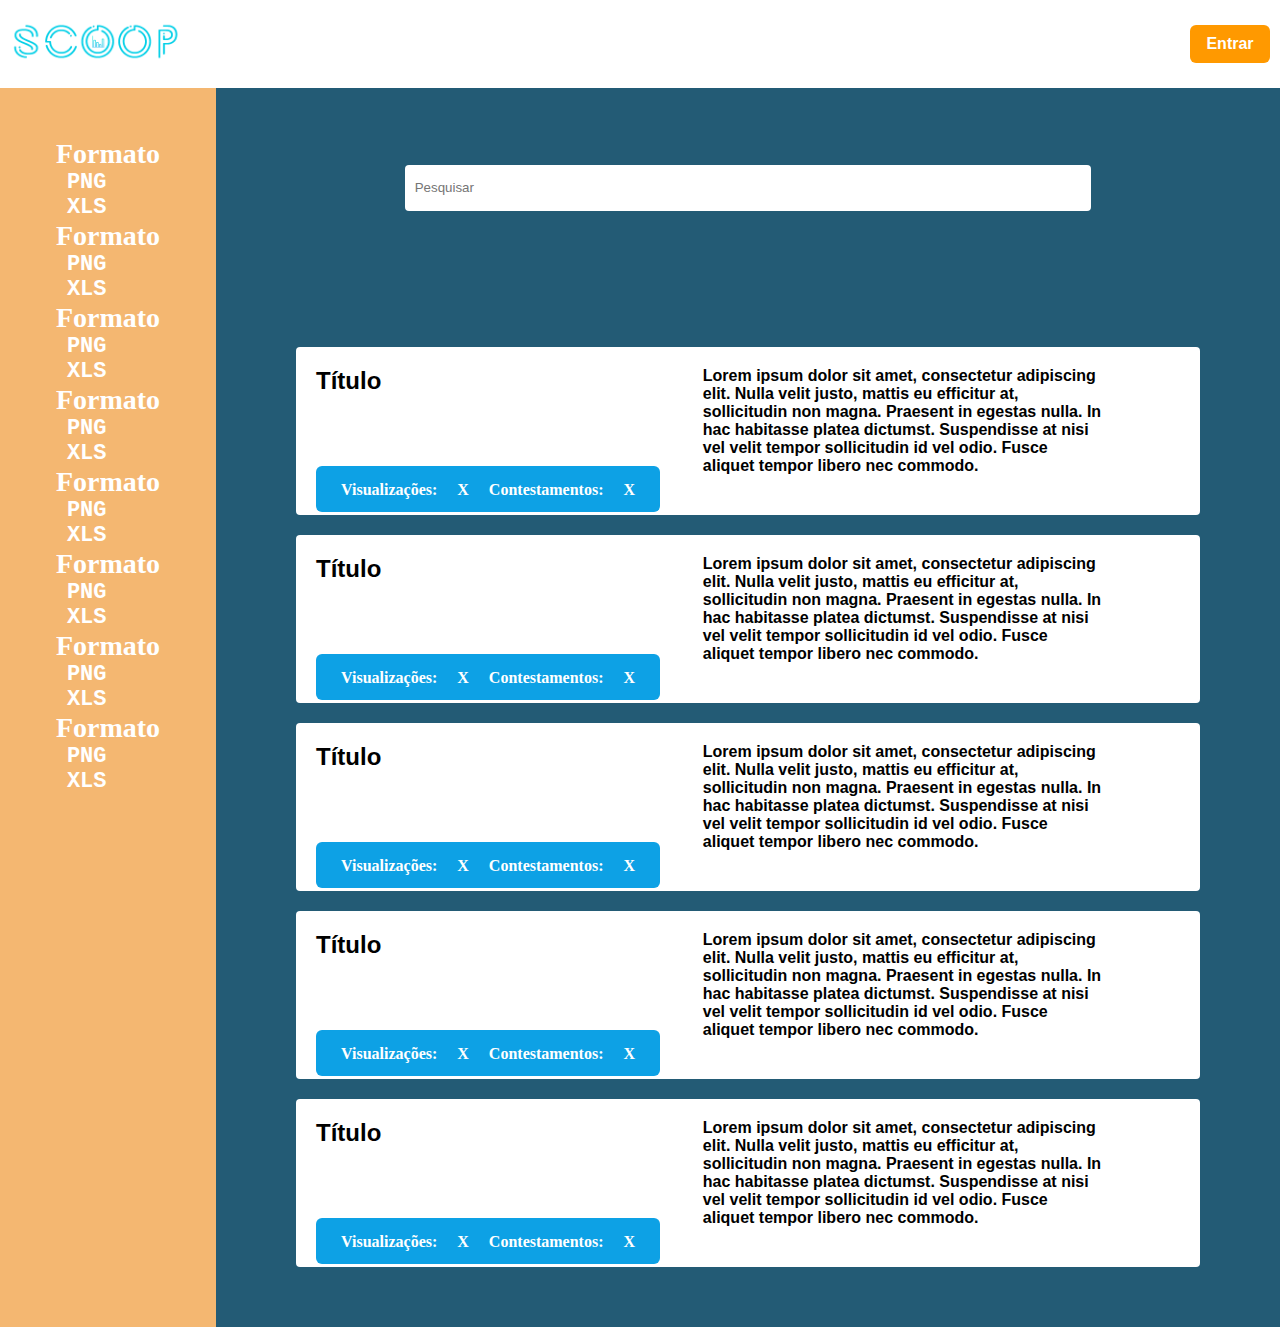
==== Página2.html @ 3b0fbb81 "second commit" ====
<!DOCTYPE html>
<html lang="en">
  <head>
    <title>SCOOP | Dados</title>
    <meta charset="UTF-8" />
    <meta name="viewport" content="width=device-width, initial-scale=1" />
    <link href="./styles.css" rel="stylesheet" />
  </head>
  <body>
    <nav class="Nav">
      <a href="./index.html"><img class="logo" src="./logo.png" alt="logo"/></a>
      <div class="category-container"></div>
      <div class="sign-container">
        <button class="login" onclick="redirect()">Entrar</button>
      </div>
    </nav>
    <div class="father">
      <div class="filters">
        <div class="filter-card">
          <p>Formato</p>
          <p class="filter-name">PNG</p>
          <p class="filter-name">XLS</p>
        </div>
        <div class="filter-card">
          <p>Formato</p>
          <p class="filter-name">PNG</p>
          <p class="filter-name">XLS</p>
        </div>
        <div class="filter-card">
          <p>Formato</p>
          <p class="filter-name">PNG</p>
          <p class="filter-name">XLS</p>
        </div>
        <div class="filter-card">
          <p>Formato</p>
          <p class="filter-name">PNG</p>
          <p class="filter-name">XLS</p>
        </div>
        <div class="filter-card">
          <p>Formato</p>
          <p class="filter-name">PNG</p>
          <p class="filter-name">XLS</p>
        </div>
        <div class="filter-card">
          <p>Formato</p>
          <p class="filter-name">PNG</p>
          <p class="filter-name">XLS</p>
        </div>
        <div class="filter-card">
          <p>Formato</p>
          <p class="filter-name">PNG</p>
          <p class="filter-name">XLS</p>
        </div>
        <div class="filter-card">
          <p>Formato</p>
          <p class="filter-name">PNG</p>
          <p class="filter-name">XLS</p>
        </div>
      </div>
      <div class="cards-container">
        <input type="text" placeholder="Pesquisar" />
        <br /><br /><br /><br /><br /><br /><br />
        <div class="sector-container">
          <a href="./Página3.html"><p class="info-titulo">Título</p></a>
          <p class="info-descricao">
            Lorem ipsum dolor sit amet, consectetur adipiscing elit. Nulla velit
            justo, mattis eu efficitur at, sollicitudin non magna. Praesent in
            egestas nulla. In hac habitasse platea dictumst. Suspendisse at nisi
            vel velit tempor sollicitudin id vel odio. Fusce aliquet tempor
            libero nec commodo.
          </p>
          <div class="info-bar">
            <span>Visualizações:</span>
            <span class="view-count">X</span>
            <span>Contestamentos:</span>
            <span class="contest-counter">X</span>
          </div>
        </div>
        <div class="sector-container">
          <a href="#"><p class="info-titulo">Título</p></a>
          <p class="info-descricao">
            Lorem ipsum dolor sit amet, consectetur adipiscing elit. Nulla velit
            justo, mattis eu efficitur at, sollicitudin non magna. Praesent in
            egestas nulla. In hac habitasse platea dictumst. Suspendisse at nisi
            vel velit tempor sollicitudin id vel odio. Fusce aliquet tempor
            libero nec commodo.
          </p>
          <div class="info-bar">
            <span>Visualizações:</span>
            <span class="view-count">X</span>
            <span>Contestamentos:</span>
            <span class="contest-counter">X</span>
          </div>
        </div>
        <div class="sector-container">
          <a href="#"><p class="info-titulo">Título</p></a>
          <p class="info-descricao">
            Lorem ipsum dolor sit amet, consectetur adipiscing elit. Nulla velit
            justo, mattis eu efficitur at, sollicitudin non magna. Praesent in
            egestas nulla. In hac habitasse platea dictumst. Suspendisse at nisi
            vel velit tempor sollicitudin id vel odio. Fusce aliquet tempor
            libero nec commodo.
          </p>
          <div class="info-bar">
            <span>Visualizações:</span>
            <span class="view-count">X</span>
            <span>Contestamentos:</span>
            <span class="contest-counter">X</span>
          </div>
        </div>
        <div class="sector-container">
          <a href="#"><p class="info-titulo">Título</p></a>
          <p class="info-descricao">
            Lorem ipsum dolor sit amet, consectetur adipiscing elit. Nulla velit
            justo, mattis eu efficitur at, sollicitudin non magna. Praesent in
            egestas nulla. In hac habitasse platea dictumst. Suspendisse at nisi
            vel velit tempor sollicitudin id vel odio. Fusce aliquet tempor
            libero nec commodo.
          </p>
          <div class="info-bar">
            <span>Visualizações:</span>
            <span class="view-count">X</span>
            <span>Contestamentos:</span>
            <span class="contest-counter">X</span>
          </div>
        </div>
        <div class="sector-container">
          <a href="#"><p class="info-titulo">Título</p></a>
          <p class="info-descricao">
            Lorem ipsum dolor sit amet, consectetur adipiscing elit. Nulla velit
            justo, mattis eu efficitur at, sollicitudin non magna. Praesent in
            egestas nulla. In hac habitasse platea dictumst. Suspendisse at nisi
            vel velit tempor sollicitudin id vel odio. Fusce aliquet tempor
            libero nec commodo.
          </p>
          <div class="info-bar">
            <span>Visualizações:</span>
            <span class="view-count">X</span>
            <span>Contestamentos:</span>
            <span class="contest-counter">X</span>
          </div>
        </div>
      </div>
    </div>
    <script src="./index.js"></script>
  </body>
</html>
---- styles.css ----
* {
  padding: 0;
  scroll-behavior: smooth;
  margin: 0;
}
body {
}
.goUp {
  position: fixed;
  bottom: 2em;
  right: 2em;
  width: 2em;
  transition: all 0.3s ease;
  z-index: 10;
}
.goUp:hover {
  cursor: pointer;
  transform: scale(1.1);
}
.second {
  display: flex;
  flex-direction: column;
  justify-content: center;
  align-items: center;
  width: 100%;
  height: 48em;
  background-color: #e0fbfc;
}
.button-container {
  display: flex;
  flex-direction: row;
}
.category-button {
  width: 8em;
  padding: 10px;
  border-radius: 0px;
  transition: all 0.5s ease;
}
.category-title {
  color: white;
  font-size: 86px;
}
.category-button:hover {
  background-color: #fff;
  border-radius: 40%;
  border: none;
  cursor: pointer;
}
.Nav {
  padding: 20px 0px;
  height: 3em;
  display: flex;
  flex-direction: row;
  background-color: rgba(255, 255, 255, 1);
  justify-content: space-between;
  align-items: center;
}

.login {
  background-color: #ff9900;
  border: none;
  padding: 10px;
  width: 5em;
  margin-right: 10px;
  color: white;
  font-family: "Lexend Deca", sans-serif;
  font-weight: bold;
  font-size: 16px;
  border-radius: 6px;
  outline: none;
  transition: all 0.2s ease;
}
.login:hover {
  cursor: pointer;
  transform: scale(1.1);
}

.sign-container {
  display: flex;
}
.category-container {
  display: flex;
  justify-content: center;
  flex-direction: row;
}
.logo {
  width: 12em;
}
.icon {
  width: 2.5em;
  height: 2.5em;
}
.icon:hover {
  cursor: pointer;
  transform: scale(1.02);
  transition: all 0.3s ease;
}
.main {
  display: flex;
  position: relative;
  width: 100%;
  height: 42em;
  justify-content: center;
  align-items: center;
}
.bg-image {
  position: absolute;
  opacity: 0.4;
  z-index: -2;
  width: 100%;
  height: 100%;
}

.about-container {
  display: flex;
  justify-content: center;
  align-items: center;
  flex-direction: column;
}
.pizza {
  position: absolute;
  right: 15em;
  width: 12em;
}
.about-text {
  color: white;
  font-family: monospace;
  font-size: 84px;
  font-weight: bold;
}
.about-p {
  color: white;
  font-family: "Times New Roman", Times, serif;
  font-size: 22px;
  font-weight: bold;
  width: 40em;
}
.home {
  background-color: #fff;
  border-radius: 50%;
  padding: 10px;
}
.percentage {
  background-color: #fff;
  border-radius: 50%;
  padding: 10px;
}
.padlock {
  background-color: #fff;
  border-radius: 50%;
  padding: 10px;
}

/* PÁGINA 2 */

.cards-container {
  display: flex;
  position: relative;
  width: 80%;
  height: auto;
  flex-direction: column;
  justify-items: center;
  padding: 50px 100px;
  align-items: center;
  background-color: #235b75;
}
input {
  margin-top: 2em;
  justify-self: flex-start;
  outline: none;
  border: none;
  width: 50em;
  height: 2em;
  border-radius: 4px;
  padding: 10px;
}
.father {
  display: flex;
  flex-direction: row;
}
.filters {
  display: flex;
  width: 20%;
  background-color: rgba(240, 152, 52, 0.7);
  height: auto;
  flex-direction: column;
  justify-content: flex-start;
  align-items: center;
  padding: 50px 0px;
}
.filter-card {
  display: flex;
  color: white;
  font-weight: bold;
  flex-direction: column;
  font-size: 28px;
}
.filter-name {
  font-family: monospace;
  padding-left: 0.5em;
  font-size: 22px;
}
.sector-container {
  position: relative;
  background-color: #fff;
  width: 100%;
  height: 8em;
  margin: 10px;
  border-radius: 4px;
  padding: 20px;
}
.info-titulo {
  position: absolute;
  color: black;
  font-family: "Lexend Deca", sans-serif;
  font-weight: bold;
  font-size: 24px;
}
.info-descricao {
  left: 45%;
  position: absolute;
  width: 25em;
  height: 8em;
  color: black;
  font-family: "Lexend Deca", sans-serif;
  font-weight: bold;
  font-size: 16px;
}
.info-bar {
  background-color: rgb(13, 161, 229);
  position: absolute;
  display: flex;
  flex-direction: row;
  bottom: 0.2em;
  border-radius: 6px;
  width: auto;
  color: white;
  padding: 15px;
  height: 1em;
}
span {
  font-weight: bold;
  padding: 0px 10px;
}

/* PÁGINA 3 */

.main-object {
  display: flex;
  position: relative;
  width: 100%;
  height: 42.5em;
  flex-direction: column;
  justify-items: flex-end;
  align-items: flex-end;
  background-color: #235b75;
}
.canvas {
  display: flex;
  position: absolute;
  background-color: #fff;
  border: 6px;
  bottom: 0em;
  padding: 25px;
  left: 10%;
  width: 80%;
  justify-items: center;
  align-items: center;
  height: 38em;
  flex-direction: column;
}
.data-title {
}
.chart {
  border: 1px solid black;
}
.data-description {
  width: 30em;
}
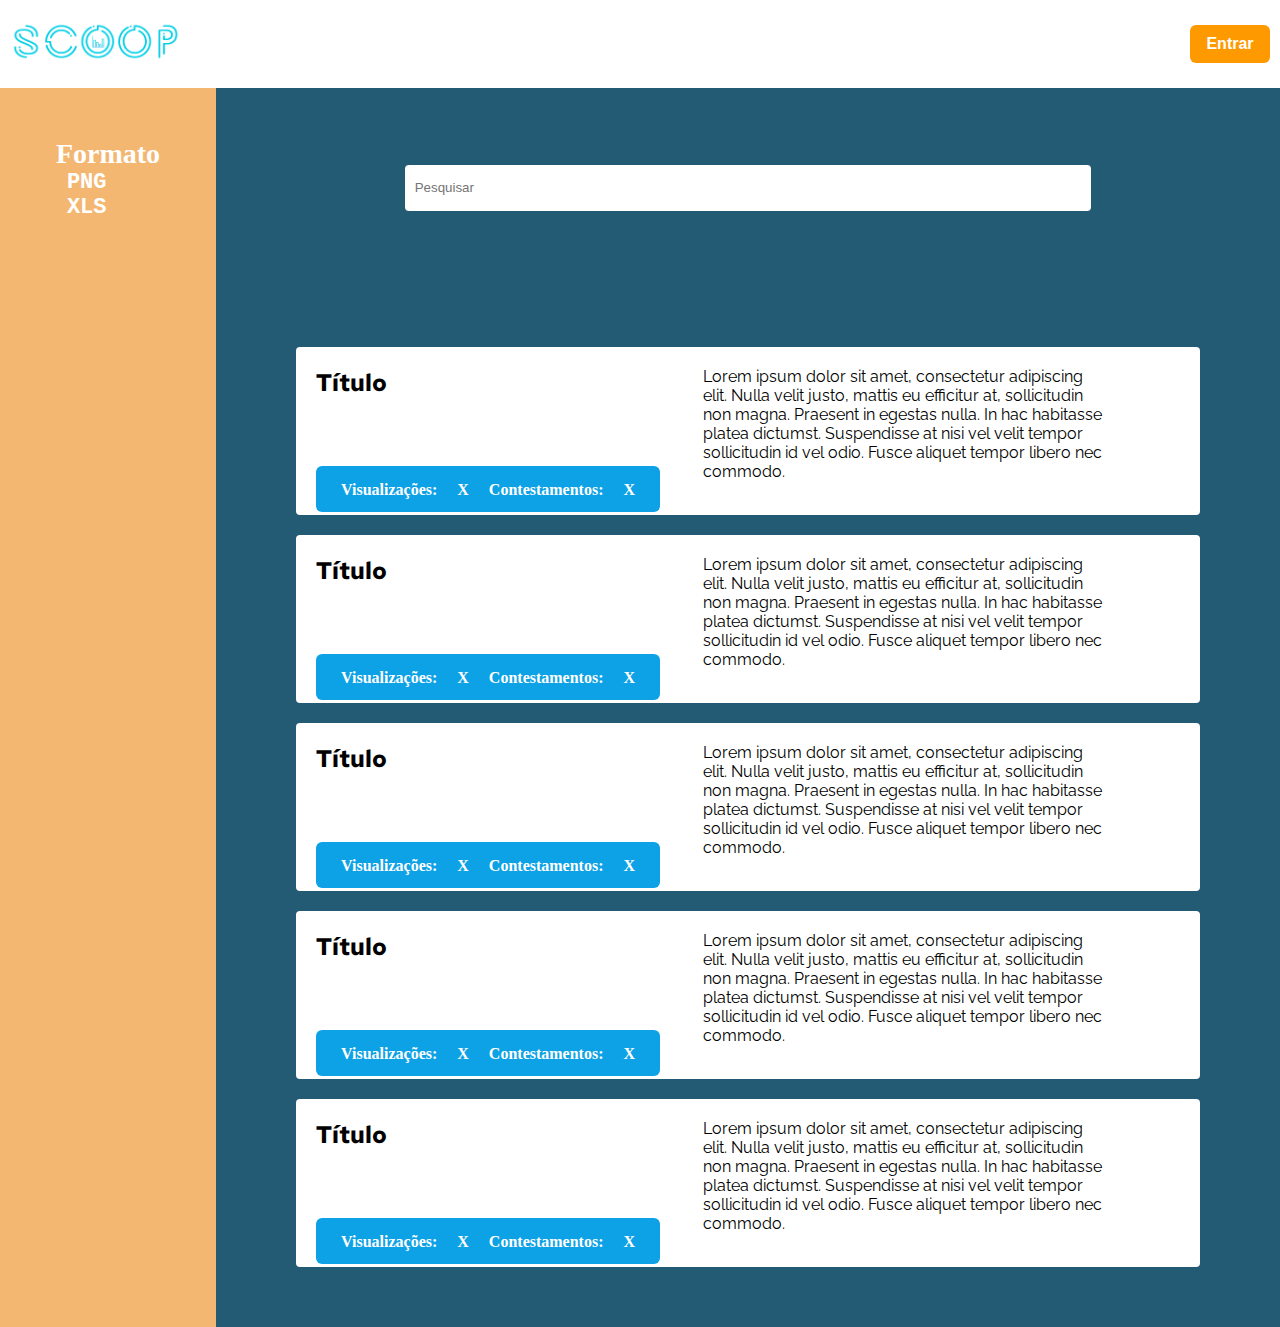
==== commit e325315d: "third commit" ====
--- a/Página2.html
+++ b/Página2.html
@@ -16,41 +16,6 @@
     </nav>
     <div class="father">
       <div class="filters">
-        <div class="filter-card">
-          <p>Formato</p>
-          <p class="filter-name">PNG</p>
-          <p class="filter-name">XLS</p>
-        </div>
-        <div class="filter-card">
-          <p>Formato</p>
-          <p class="filter-name">PNG</p>
-          <p class="filter-name">XLS</p>
-        </div>
-        <div class="filter-card">
-          <p>Formato</p>
-          <p class="filter-name">PNG</p>
-          <p class="filter-name">XLS</p>
-        </div>
-        <div class="filter-card">
-          <p>Formato</p>
-          <p class="filter-name">PNG</p>
-          <p class="filter-name">XLS</p>
-        </div>
-        <div class="filter-card">
-          <p>Formato</p>
-          <p class="filter-name">PNG</p>
-          <p class="filter-name">XLS</p>
-        </div>
-        <div class="filter-card">
-          <p>Formato</p>
-          <p class="filter-name">PNG</p>
-          <p class="filter-name">XLS</p>
-        </div>
-        <div class="filter-card">
-          <p>Formato</p>
-          <p class="filter-name">PNG</p>
-          <p class="filter-name">XLS</p>
-        </div>
         <div class="filter-card">
           <p>Formato</p>
           <p class="filter-name">PNG</p>
@@ -142,6 +107,14 @@
         </div>
       </div>
     </div>
+    <link
+      href="https://fonts.googleapis.com/css?family=Raleway&display=swap"
+      rel="stylesheet"
+    />
+    <link
+      href="https://fonts.googleapis.com/css?family=Red+Hat+Text&display=swap"
+      rel="stylesheet"
+    />
     <script src="./index.js"></script>
   </body>
 </html>
--- a/styles.css
+++ b/styles.css
@@ -28,24 +28,57 @@
 }
 .button-container {
   display: flex;
-  flex-direction: row;
-}
-.category-button {
+  position: relative;
+  flex-direction: row;
+}
+.category-logo {
   width: 8em;
   padding: 10px;
   border-radius: 0px;
   transition: all 0.5s ease;
 }
+.category-button {
+  display: flex;
+  justify-content: center;
+  align-items: center;
+  position: relative;
+  width: 8em;
+  padding: 10px;
+  border-radius: 0px;
+  transition: all 0.5s ease;
+}
 .category-title {
   color: white;
   font-size: 86px;
 }
-.category-button:hover {
+.category-logo:hover {
   background-color: #fff;
   border-radius: 40%;
   border: none;
-  cursor: pointer;
-}
+  opacity: 0.4;
+  cursor: pointer;
+}
+
+.category-logo:hover + .category-name {
+  z-index: 4;
+  opacity: 1;
+}
+
+.category-name {
+  position: absolute;
+  transition: all 0.2s ease;
+  left: 28%;
+  color: black;
+  font-weight: bold;
+  opacity: 0;
+  top: 44%;
+  z-index: -1;
+}
+.category-name:hover {
+  z-index: 4;
+  opacity: 1;
+}
+
 .Nav {
   padding: 20px 0px;
   height: 3em;
@@ -105,7 +138,7 @@
 }
 .bg-image {
   position: absolute;
-  opacity: 0.4;
+  opacity: 0.7;
   z-index: -2;
   width: 100%;
   height: 100%;
@@ -130,10 +163,10 @@
 }
 .about-p {
   color: white;
-  font-family: "Times New Roman", Times, serif;
-  font-size: 22px;
-  font-weight: bold;
-  width: 40em;
+  font-family: "Open Sans", sans-serif;
+  font-size: 32px;
+  font-weight: bold;
+  width: 50em;
 }
 .home {
   background-color: #fff;
@@ -212,7 +245,7 @@
 .info-titulo {
   position: absolute;
   color: black;
-  font-family: "Lexend Deca", sans-serif;
+  font-family: "Red Hat Text", sans-serif;
   font-weight: bold;
   font-size: 24px;
 }
@@ -222,8 +255,7 @@
   width: 25em;
   height: 8em;
   color: black;
-  font-family: "Lexend Deca", sans-serif;
-  font-weight: bold;
+  font-family: "Raleway", sans-serif;
   font-size: 16px;
 }
 .info-bar {
@@ -247,33 +279,56 @@
 
 .main-object {
   display: flex;
-  position: relative;
-  width: 100%;
-  height: 42.5em;
+  width: 100%;
+  height: auto;
+  padding-top: 4em;
   flex-direction: column;
   justify-items: flex-end;
-  align-items: flex-end;
+  align-items: center;
   background-color: #235b75;
 }
 .canvas {
   display: flex;
-  position: absolute;
-  background-color: #fff;
-  border: 6px;
-  bottom: 0em;
-  padding: 25px;
-  left: 10%;
+  position: relative;
+  justify-items: center;
+  border-radius: 4px;
+  background-color: #fff;
   width: 80%;
-  justify-items: center;
-  align-items: center;
-  height: 38em;
-  flex-direction: column;
+  align-items: center;
+  flex-direction: row;
 }
 .data-title {
 }
 .chart {
-  border: 1px solid black;
+  width: 25em;
 }
 .data-description {
   width: 30em;
 }
+.data-container {
+  display: flex;
+  flex-direction: column;
+  flex-grow: 2;
+  padding: 50px 0px;
+  justify-content: center;
+  align-items: center;
+}
+.data-filter {
+  height: 49em;
+  width: 20%;
+}
+.year-btn {
+  border: none;
+  outline: none;
+  width: 8em;
+  height: 4em;
+  cursor: pointer;
+  border-radius: 4px;
+  color: white;
+  font-size: 24px;
+  background-color: #000;
+  transition: all 0.2s ease;
+}
+.year-btn:hover {
+  background-color: #fff;
+}
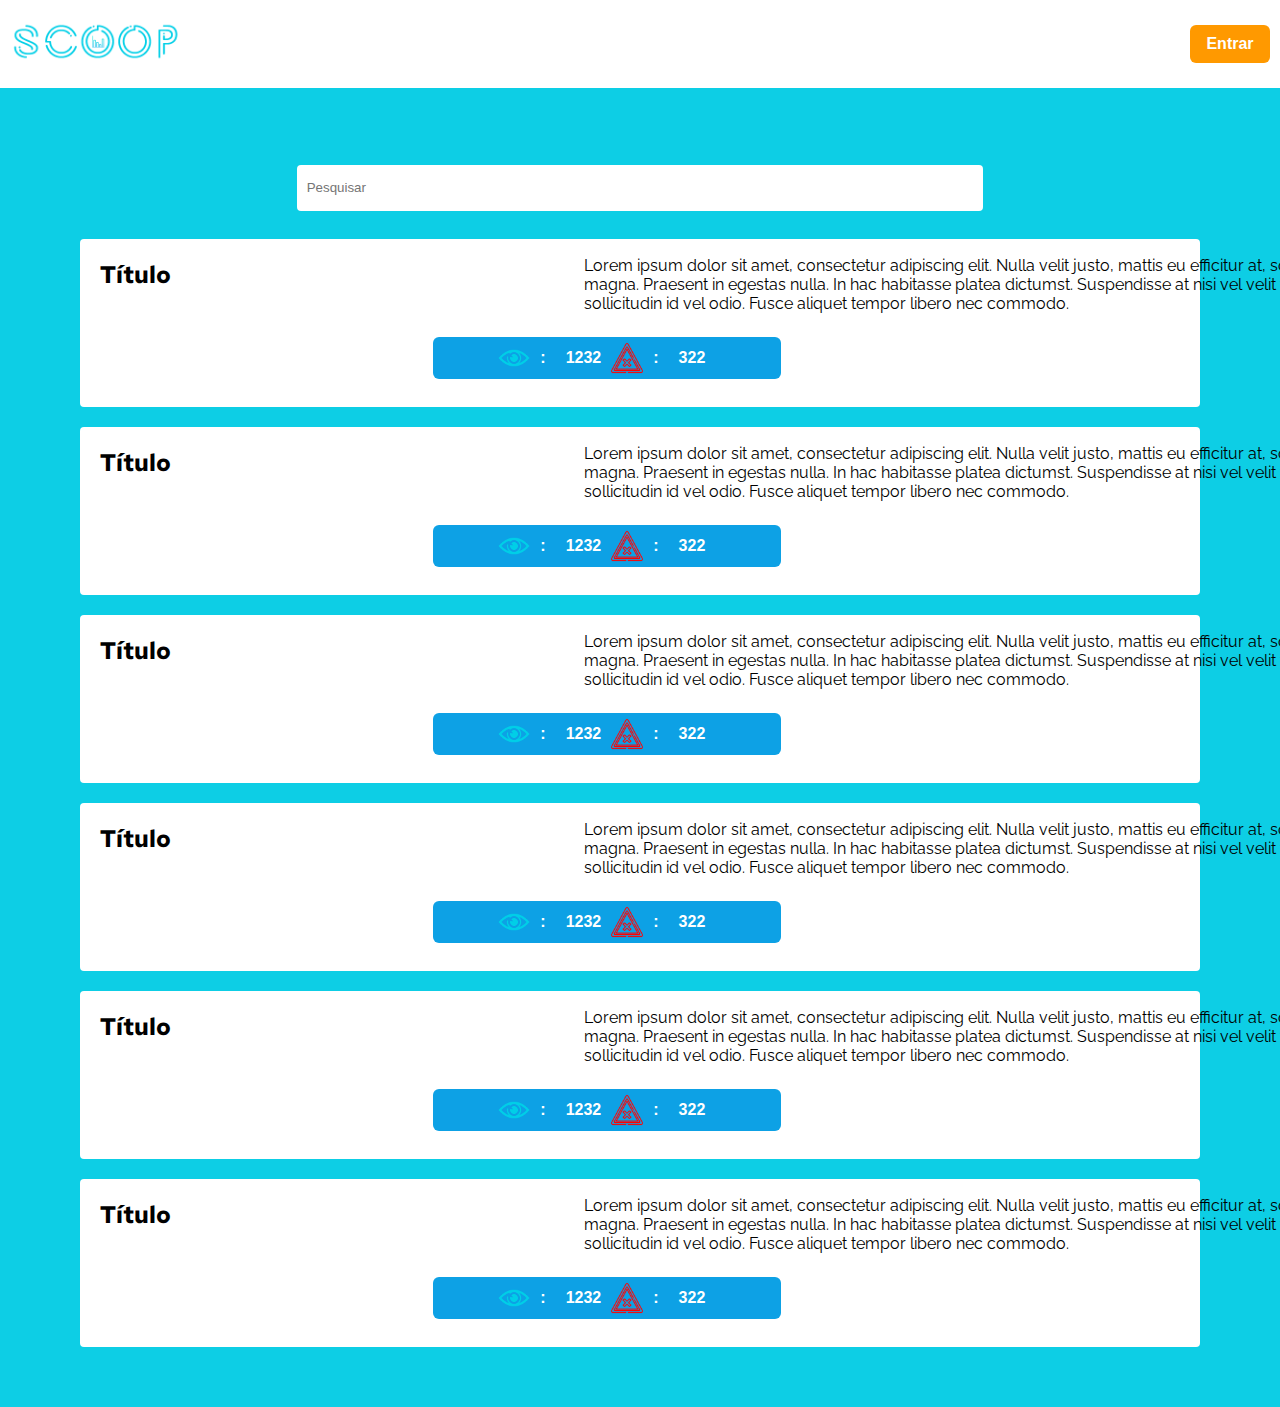
==== commit e845528f: "fourth commit" ====
--- a/Página2.html
+++ b/Página2.html
@@ -15,18 +15,22 @@
       </div>
     </nav>
     <div class="father">
-      <div class="filters">
+      <!-- <div class="filters">
         <div class="filter-card">
           <p>Formato</p>
           <p class="filter-name">PNG</p>
           <p class="filter-name">XLS</p>
         </div>
-      </div>
+      </div> -->
       <div class="cards-container">
         <input type="text" placeholder="Pesquisar" />
-        <br /><br /><br /><br /><br /><br /><br />
+        <br />
         <div class="sector-container">
-          <a href="./Página3.html"><p class="info-titulo">Título</p></a>
+          <a href="./Página3.html"
+            ><p class="info-titulo">
+              Título
+            </p></a
+          >
           <p class="info-descricao">
             Lorem ipsum dolor sit amet, consectetur adipiscing elit. Nulla velit
             justo, mattis eu efficitur at, sollicitudin non magna. Praesent in
@@ -35,14 +39,20 @@
             libero nec commodo.
           </p>
           <div class="info-bar">
-            <span>Visualizações:</span>
-            <span class="view-count">X</span>
-            <span>Contestamentos:</span>
-            <span class="contest-counter">X</span>
+            <img class="contest" src="./eye.png" alt="view" /><span>:</span>
+            <span class="view-count">1232</span>
+            <img src="./warning.png" alt="contest" class="contest" /><span
+              >:</span
+            >
+            <span class="contest-counter">322</span>
           </div>
         </div>
         <div class="sector-container">
-          <a href="#"><p class="info-titulo">Título</p></a>
+          <a href="./Página3.html"
+            ><p class="info-titulo">
+              Título
+            </p></a
+          >
           <p class="info-descricao">
             Lorem ipsum dolor sit amet, consectetur adipiscing elit. Nulla velit
             justo, mattis eu efficitur at, sollicitudin non magna. Praesent in
@@ -51,14 +61,20 @@
             libero nec commodo.
           </p>
           <div class="info-bar">
-            <span>Visualizações:</span>
-            <span class="view-count">X</span>
-            <span>Contestamentos:</span>
-            <span class="contest-counter">X</span>
+            <img class="contest" src="./eye.png" alt="view" /><span>:</span>
+            <span class="view-count">1232</span>
+            <img src="./warning.png" alt="contest" class="contest" /><span
+              >:</span
+            >
+            <span class="contest-counter">322</span>
           </div>
         </div>
         <div class="sector-container">
-          <a href="#"><p class="info-titulo">Título</p></a>
+          <a href="./Página3.html"
+            ><p class="info-titulo">
+              Título
+            </p></a
+          >
           <p class="info-descricao">
             Lorem ipsum dolor sit amet, consectetur adipiscing elit. Nulla velit
             justo, mattis eu efficitur at, sollicitudin non magna. Praesent in
@@ -67,14 +83,20 @@
             libero nec commodo.
           </p>
           <div class="info-bar">
-            <span>Visualizações:</span>
-            <span class="view-count">X</span>
-            <span>Contestamentos:</span>
-            <span class="contest-counter">X</span>
+            <img class="contest" src="./eye.png" alt="view" /><span>:</span>
+            <span class="view-count">1232</span>
+            <img src="./warning.png" alt="contest" class="contest" /><span
+              >:</span
+            >
+            <span class="contest-counter">322</span>
           </div>
         </div>
         <div class="sector-container">
-          <a href="#"><p class="info-titulo">Título</p></a>
+          <a href="./Página3.html"
+            ><p class="info-titulo">
+              Título
+            </p></a
+          >
           <p class="info-descricao">
             Lorem ipsum dolor sit amet, consectetur adipiscing elit. Nulla velit
             justo, mattis eu efficitur at, sollicitudin non magna. Praesent in
@@ -83,14 +105,20 @@
             libero nec commodo.
           </p>
           <div class="info-bar">
-            <span>Visualizações:</span>
-            <span class="view-count">X</span>
-            <span>Contestamentos:</span>
-            <span class="contest-counter">X</span>
+            <img class="contest" src="./eye.png" alt="view" /><span>:</span>
+            <span class="view-count">1232</span>
+            <img src="./warning.png" alt="contest" class="contest" /><span
+              >:</span
+            >
+            <span class="contest-counter">322</span>
           </div>
         </div>
         <div class="sector-container">
-          <a href="#"><p class="info-titulo">Título</p></a>
+          <a href="./Página3.html"
+            ><p class="info-titulo">
+              Título
+            </p></a
+          >
           <p class="info-descricao">
             Lorem ipsum dolor sit amet, consectetur adipiscing elit. Nulla velit
             justo, mattis eu efficitur at, sollicitudin non magna. Praesent in
@@ -99,10 +127,34 @@
             libero nec commodo.
           </p>
           <div class="info-bar">
-            <span>Visualizações:</span>
-            <span class="view-count">X</span>
-            <span>Contestamentos:</span>
-            <span class="contest-counter">X</span>
+            <img class="contest" src="./eye.png" alt="view" /><span>:</span>
+            <span class="view-count">1232</span>
+            <img src="./warning.png" alt="contest" class="contest" /><span
+              >:</span
+            >
+            <span class="contest-counter">322</span>
+          </div>
+        </div>
+        <div class="sector-container">
+          <a href="./Página3.html"
+            ><p class="info-titulo">
+              Título
+            </p></a
+          >
+          <p class="info-descricao">
+            Lorem ipsum dolor sit amet, consectetur adipiscing elit. Nulla velit
+            justo, mattis eu efficitur at, sollicitudin non magna. Praesent in
+            egestas nulla. In hac habitasse platea dictumst. Suspendisse at nisi
+            vel velit tempor sollicitudin id vel odio. Fusce aliquet tempor
+            libero nec commodo.
+          </p>
+          <div class="info-bar">
+            <img class="contest" src="./eye.png" alt="view" /><span>:</span>
+            <span class="view-count">1232</span>
+            <img src="./warning.png" alt="contest" class="contest" /><span
+              >:</span
+            >
+            <span class="contest-counter">322</span>
           </div>
         </div>
       </div>
--- a/styles.css
+++ b/styles.css
@@ -2,6 +2,7 @@
   padding: 0;
   scroll-behavior: smooth;
   margin: 0;
+  font-family: "Open Sans", sans-serif;
 }
 body {
 }
@@ -23,7 +24,7 @@
   justify-content: center;
   align-items: center;
   width: 100%;
-  height: 48em;
+  height: 14em;
   background-color: #e0fbfc;
 }
 .button-container {
@@ -67,7 +68,7 @@
 .category-name {
   position: absolute;
   transition: all 0.2s ease;
-  left: 28%;
+  left: 22%;
   color: black;
   font-weight: bold;
   opacity: 0;
@@ -132,16 +133,17 @@
   display: flex;
   position: relative;
   width: 100%;
+  padding-top: 2em;
   height: 42em;
   justify-content: center;
-  align-items: center;
+  align-items: flex-start;
 }
 .bg-image {
   position: absolute;
   opacity: 0.7;
   z-index: -2;
   width: 100%;
-  height: 100%;
+  height: 58em;
 }
 
 .about-container {
@@ -156,15 +158,16 @@
   width: 12em;
 }
 .about-text {
-  color: white;
-  font-family: monospace;
+  color: rgb(255, 255, 255);
+  font-family: "Red Hat Display", sans-serif;
   font-size: 84px;
   font-weight: bold;
 }
 .about-p {
-  color: white;
+  color: rgb(255, 255, 255);
   font-family: "Open Sans", sans-serif;
-  font-size: 32px;
+  font-size: 28px;
+  text-align: center;
   font-weight: bold;
   width: 50em;
 }
@@ -189,13 +192,13 @@
 .cards-container {
   display: flex;
   position: relative;
-  width: 80%;
+  width: 100%;
   height: auto;
   flex-direction: column;
   justify-items: center;
   padding: 50px 100px;
   align-items: center;
-  background-color: #235b75;
+  background-color: rgb(13, 206, 229);
 }
 input {
   margin-top: 2em;
@@ -207,6 +210,10 @@
   border-radius: 4px;
   padding: 10px;
 }
+.contest {
+  width: 2em;
+  height: 2em;
+}
 .father {
   display: flex;
   flex-direction: row;
@@ -247,12 +254,14 @@
   color: black;
   font-family: "Red Hat Text", sans-serif;
   font-weight: bold;
+  width: 35em;
   font-size: 24px;
 }
 .info-descricao {
   left: 45%;
   position: absolute;
-  width: 25em;
+  width: 50em;
+  top: 10%;
   height: 8em;
   color: black;
   font-family: "Raleway", sans-serif;
@@ -263,12 +272,15 @@
   position: absolute;
   display: flex;
   flex-direction: row;
-  bottom: 0.2em;
+  justify-content: center;
+  align-items: center;
+  bottom: 1.8em;
   border-radius: 6px;
-  width: auto;
-  color: white;
-  padding: 15px;
-  height: 1em;
+  width: 20.5em;
+  color: white;
+  right: 26.2em;
+  padding: 5px 10px;
+  height: 2em;
 }
 span {
   font-weight: bold;
@@ -280,12 +292,12 @@
 .main-object {
   display: flex;
   width: 100%;
-  height: auto;
+  height: 42em;
   padding-top: 4em;
   flex-direction: column;
   justify-items: flex-end;
   align-items: center;
-  background-color: #235b75;
+  background-color: rgb(13, 206, 229);
 }
 .canvas {
   display: flex;
@@ -293,7 +305,8 @@
   justify-items: center;
   border-radius: 4px;
   background-color: #fff;
-  width: 80%;
+  width: 45%;
+  height: 42em;
   align-items: center;
   flex-direction: row;
 }
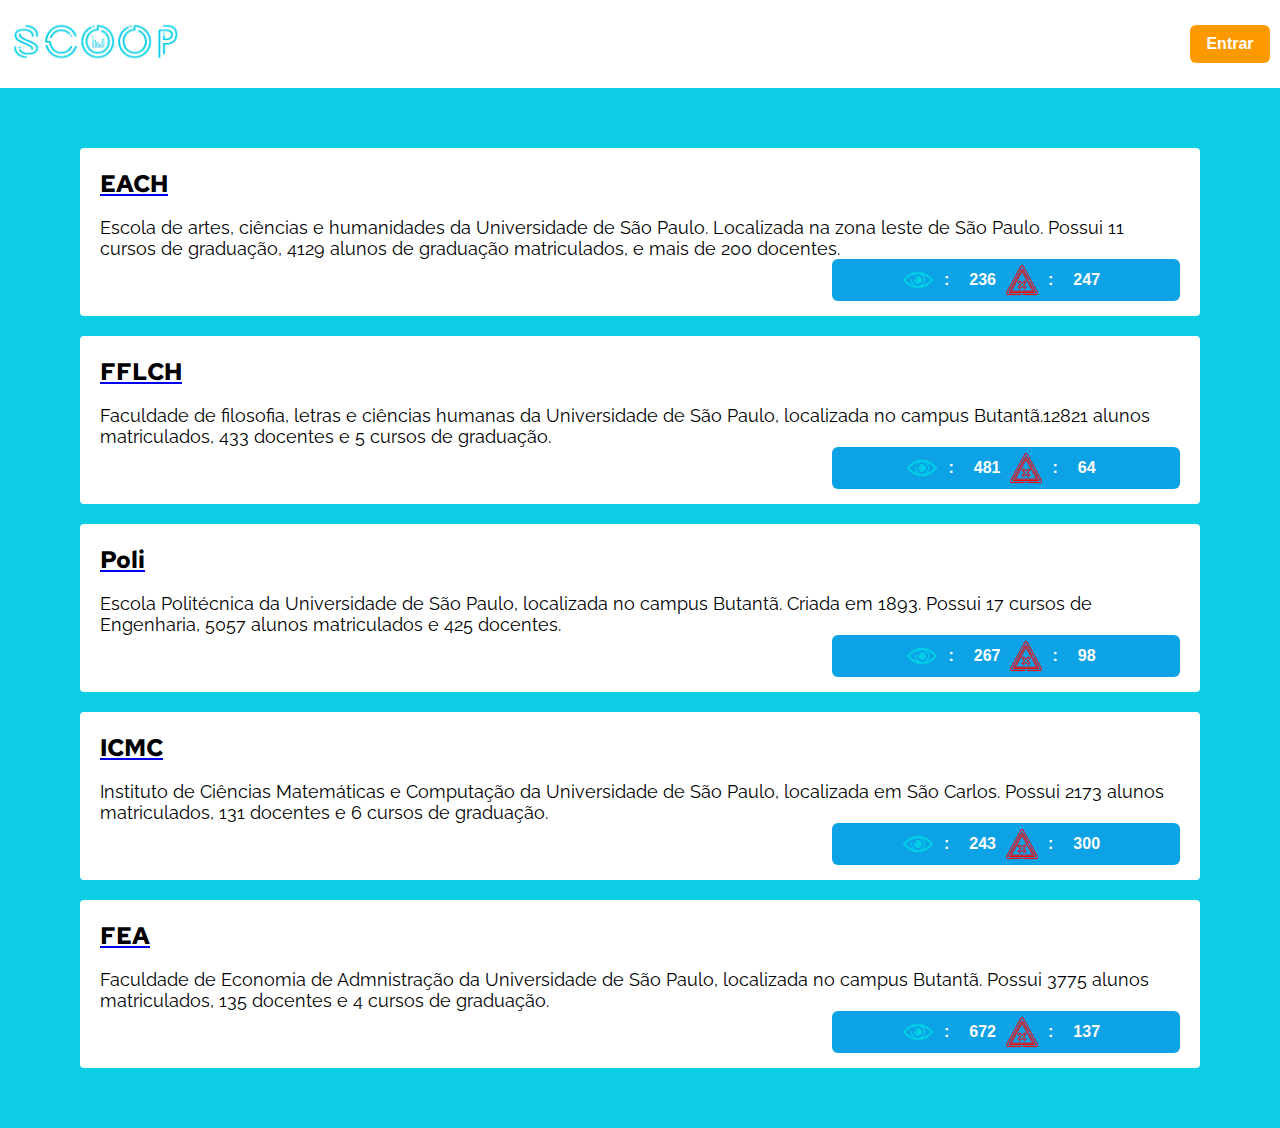
==== commit 9b61957e: "Final" ====
--- a/Página2.html
+++ b/Página2.html
@@ -15,148 +15,8 @@
       </div>
     </nav>
     <div class="father">
-      <!-- <div class="filters">
-        <div class="filter-card">
-          <p>Formato</p>
-          <p class="filter-name">PNG</p>
-          <p class="filter-name">XLS</p>
-        </div>
-      </div> -->
-      <div class="cards-container">
-        <input type="text" placeholder="Pesquisar" />
-        <br />
-        <div class="sector-container">
-          <a href="./Página3.html"
-            ><p class="info-titulo">
-              Título
-            </p></a
-          >
-          <p class="info-descricao">
-            Lorem ipsum dolor sit amet, consectetur adipiscing elit. Nulla velit
-            justo, mattis eu efficitur at, sollicitudin non magna. Praesent in
-            egestas nulla. In hac habitasse platea dictumst. Suspendisse at nisi
-            vel velit tempor sollicitudin id vel odio. Fusce aliquet tempor
-            libero nec commodo.
-          </p>
-          <div class="info-bar">
-            <img class="contest" src="./eye.png" alt="view" /><span>:</span>
-            <span class="view-count">1232</span>
-            <img src="./warning.png" alt="contest" class="contest" /><span
-              >:</span
-            >
-            <span class="contest-counter">322</span>
-          </div>
-        </div>
-        <div class="sector-container">
-          <a href="./Página3.html"
-            ><p class="info-titulo">
-              Título
-            </p></a
-          >
-          <p class="info-descricao">
-            Lorem ipsum dolor sit amet, consectetur adipiscing elit. Nulla velit
-            justo, mattis eu efficitur at, sollicitudin non magna. Praesent in
-            egestas nulla. In hac habitasse platea dictumst. Suspendisse at nisi
-            vel velit tempor sollicitudin id vel odio. Fusce aliquet tempor
-            libero nec commodo.
-          </p>
-          <div class="info-bar">
-            <img class="contest" src="./eye.png" alt="view" /><span>:</span>
-            <span class="view-count">1232</span>
-            <img src="./warning.png" alt="contest" class="contest" /><span
-              >:</span
-            >
-            <span class="contest-counter">322</span>
-          </div>
-        </div>
-        <div class="sector-container">
-          <a href="./Página3.html"
-            ><p class="info-titulo">
-              Título
-            </p></a
-          >
-          <p class="info-descricao">
-            Lorem ipsum dolor sit amet, consectetur adipiscing elit. Nulla velit
-            justo, mattis eu efficitur at, sollicitudin non magna. Praesent in
-            egestas nulla. In hac habitasse platea dictumst. Suspendisse at nisi
-            vel velit tempor sollicitudin id vel odio. Fusce aliquet tempor
-            libero nec commodo.
-          </p>
-          <div class="info-bar">
-            <img class="contest" src="./eye.png" alt="view" /><span>:</span>
-            <span class="view-count">1232</span>
-            <img src="./warning.png" alt="contest" class="contest" /><span
-              >:</span
-            >
-            <span class="contest-counter">322</span>
-          </div>
-        </div>
-        <div class="sector-container">
-          <a href="./Página3.html"
-            ><p class="info-titulo">
-              Título
-            </p></a
-          >
-          <p class="info-descricao">
-            Lorem ipsum dolor sit amet, consectetur adipiscing elit. Nulla velit
-            justo, mattis eu efficitur at, sollicitudin non magna. Praesent in
-            egestas nulla. In hac habitasse platea dictumst. Suspendisse at nisi
-            vel velit tempor sollicitudin id vel odio. Fusce aliquet tempor
-            libero nec commodo.
-          </p>
-          <div class="info-bar">
-            <img class="contest" src="./eye.png" alt="view" /><span>:</span>
-            <span class="view-count">1232</span>
-            <img src="./warning.png" alt="contest" class="contest" /><span
-              >:</span
-            >
-            <span class="contest-counter">322</span>
-          </div>
-        </div>
-        <div class="sector-container">
-          <a href="./Página3.html"
-            ><p class="info-titulo">
-              Título
-            </p></a
-          >
-          <p class="info-descricao">
-            Lorem ipsum dolor sit amet, consectetur adipiscing elit. Nulla velit
-            justo, mattis eu efficitur at, sollicitudin non magna. Praesent in
-            egestas nulla. In hac habitasse platea dictumst. Suspendisse at nisi
-            vel velit tempor sollicitudin id vel odio. Fusce aliquet tempor
-            libero nec commodo.
-          </p>
-          <div class="info-bar">
-            <img class="contest" src="./eye.png" alt="view" /><span>:</span>
-            <span class="view-count">1232</span>
-            <img src="./warning.png" alt="contest" class="contest" /><span
-              >:</span
-            >
-            <span class="contest-counter">322</span>
-          </div>
-        </div>
-        <div class="sector-container">
-          <a href="./Página3.html"
-            ><p class="info-titulo">
-              Título
-            </p></a
-          >
-          <p class="info-descricao">
-            Lorem ipsum dolor sit amet, consectetur adipiscing elit. Nulla velit
-            justo, mattis eu efficitur at, sollicitudin non magna. Praesent in
-            egestas nulla. In hac habitasse platea dictumst. Suspendisse at nisi
-            vel velit tempor sollicitudin id vel odio. Fusce aliquet tempor
-            libero nec commodo.
-          </p>
-          <div class="info-bar">
-            <img class="contest" src="./eye.png" alt="view" /><span>:</span>
-            <span class="view-count">1232</span>
-            <img src="./warning.png" alt="contest" class="contest" /><span
-              >:</span
-            >
-            <span class="contest-counter">322</span>
-          </div>
-        </div>
+      <div class="cards-container"></div>
+      
       </div>
     </div>
     <link
--- a/styles.css
+++ b/styles.css
@@ -89,7 +89,14 @@
   justify-content: space-between;
   align-items: center;
 }
-
+.last-class {
+  display: flex;
+  flex-direction: row;
+  justify-content: center;
+  align-items: center;
+  width: 14em;
+  height: 9em;
+}
 .login {
   background-color: #ff9900;
   border: none;
@@ -241,6 +248,8 @@
   font-size: 22px;
 }
 .sector-container {
+  display: flex;
+  flex-direction: column;
   position: relative;
   background-color: #fff;
   width: 100%;
@@ -250,7 +259,6 @@
   padding: 20px;
 }
 .info-titulo {
-  position: absolute;
   color: black;
   font-family: "Red Hat Text", sans-serif;
   font-weight: bold;
@@ -259,20 +267,19 @@
 }
 .info-descricao {
   left: 45%;
-  position: absolute;
-  width: 50em;
+  width: 100%;
   top: 10%;
-  height: 8em;
+  height: 4em;
   color: black;
   font-family: "Raleway", sans-serif;
-  font-size: 16px;
+  font-size: 18px;
 }
 .info-bar {
   background-color: rgb(13, 161, 229);
-  position: absolute;
-  display: flex;
-  flex-direction: row;
-  justify-content: center;
+  display: flex;
+  flex-direction: row;
+  justify-content: center;
+  align-self: flex-end;
   align-items: center;
   bottom: 1.8em;
   border-radius: 6px;
